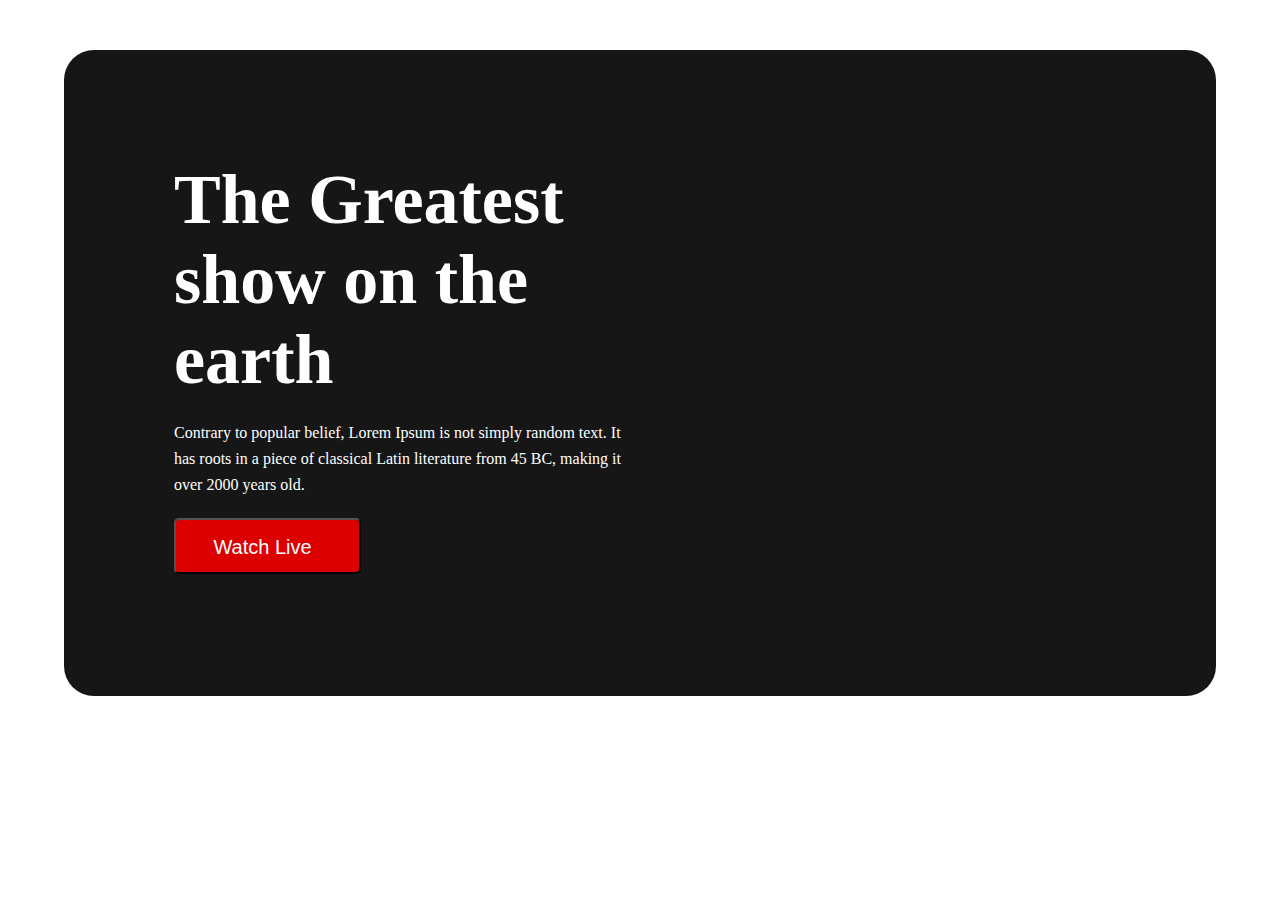
==== index.html @ d4c0bee9 "first commit" ====
<!DOCTYPE html>
<html lang="en">
  <head>
    <meta charset="UTF-8" />
    <meta http-equiv="X-UA-Compatible" content="IE=edge" />
    <meta name="viewport" content="width=device-width, initial-scale=1.0" />
    <!-- favion -->
    <link
      rel="shortcut icon"
      href="./images/favicon.jfif"
      type="image/x-icon"
    />
    <!-- fontawesome -->
    <script
      src="https://kit.fontawesome.com/35c706f737.js"
      crossorigin="anonymous"
    ></script>
    <!-- stylesheet -->
    <link rel="stylesheet" href="./style.css" />
    <title>World Cup</title>
  </head>
  <body>
    <!-- main-sections -->
    <main>
      <!-- top-container -->
      <section class="container">
        <!-- greatest-show -->
        <div class="greatest-show">
          <div class="greatest-article">
            <h1>The Greatest show on the earth</h1>
            <p>
              Contrary to popular belief, Lorem Ipsum is not simply random text.
              It has roots in a piece of classical Latin literature from 45 BC,
              making it over 2000 years old.
            </p>
            <button>
              Watch Live <span><i class="fa-solid fa-angle-right"></i></span>
            </button>
          </div>
          <div class="greatest-image">
            <img src="./assets/Banner Image.png" alt="" />
          </div>
        </div>
      </section>
    </main>
  </body>
</html>
---- style.css ----
/* primary selection */
* {
  margin: 0;
  padding: 0;
}

.container {
  display: flex;
  justify-content: center;
  margin-top: 50px;
}

/*---------------------------
greatest-show (section-001)
---------------------------*/
.greatest-show {
  display: flex;
  width: 90%;
  height: 646px;
  background-color: #161616;
  border-radius: 30px;
}

.greatest-article {
  width: 50%;
  padding: 110px;
  color: #ffffff;
}
.greatest-article h1 {
  font-weight: 700;
  font-size: 70px;
  line-height: 80px;
}
.greatest-article p {
  font-weight: 400;
  font-size: 16px;
  line-height: 26px;
  margin-top: 20px;
}
.greatest-article button {
  padding: 16px 25px;
  width: 187px;
  height: 56px;
  background: #dd0000;
  border-radius: 5px;
  font-weight: 400;
  font-size: 20px;
  line-height: 23px;
  text-align: center;
  color: #ffffff;
  margin-top: 20px;
}
.greatest-article > button > span {
  margin-left: 10px;
}
.greatest-image {
  width: 50%;
}
.greatest-image img {
  height: 646px;
}
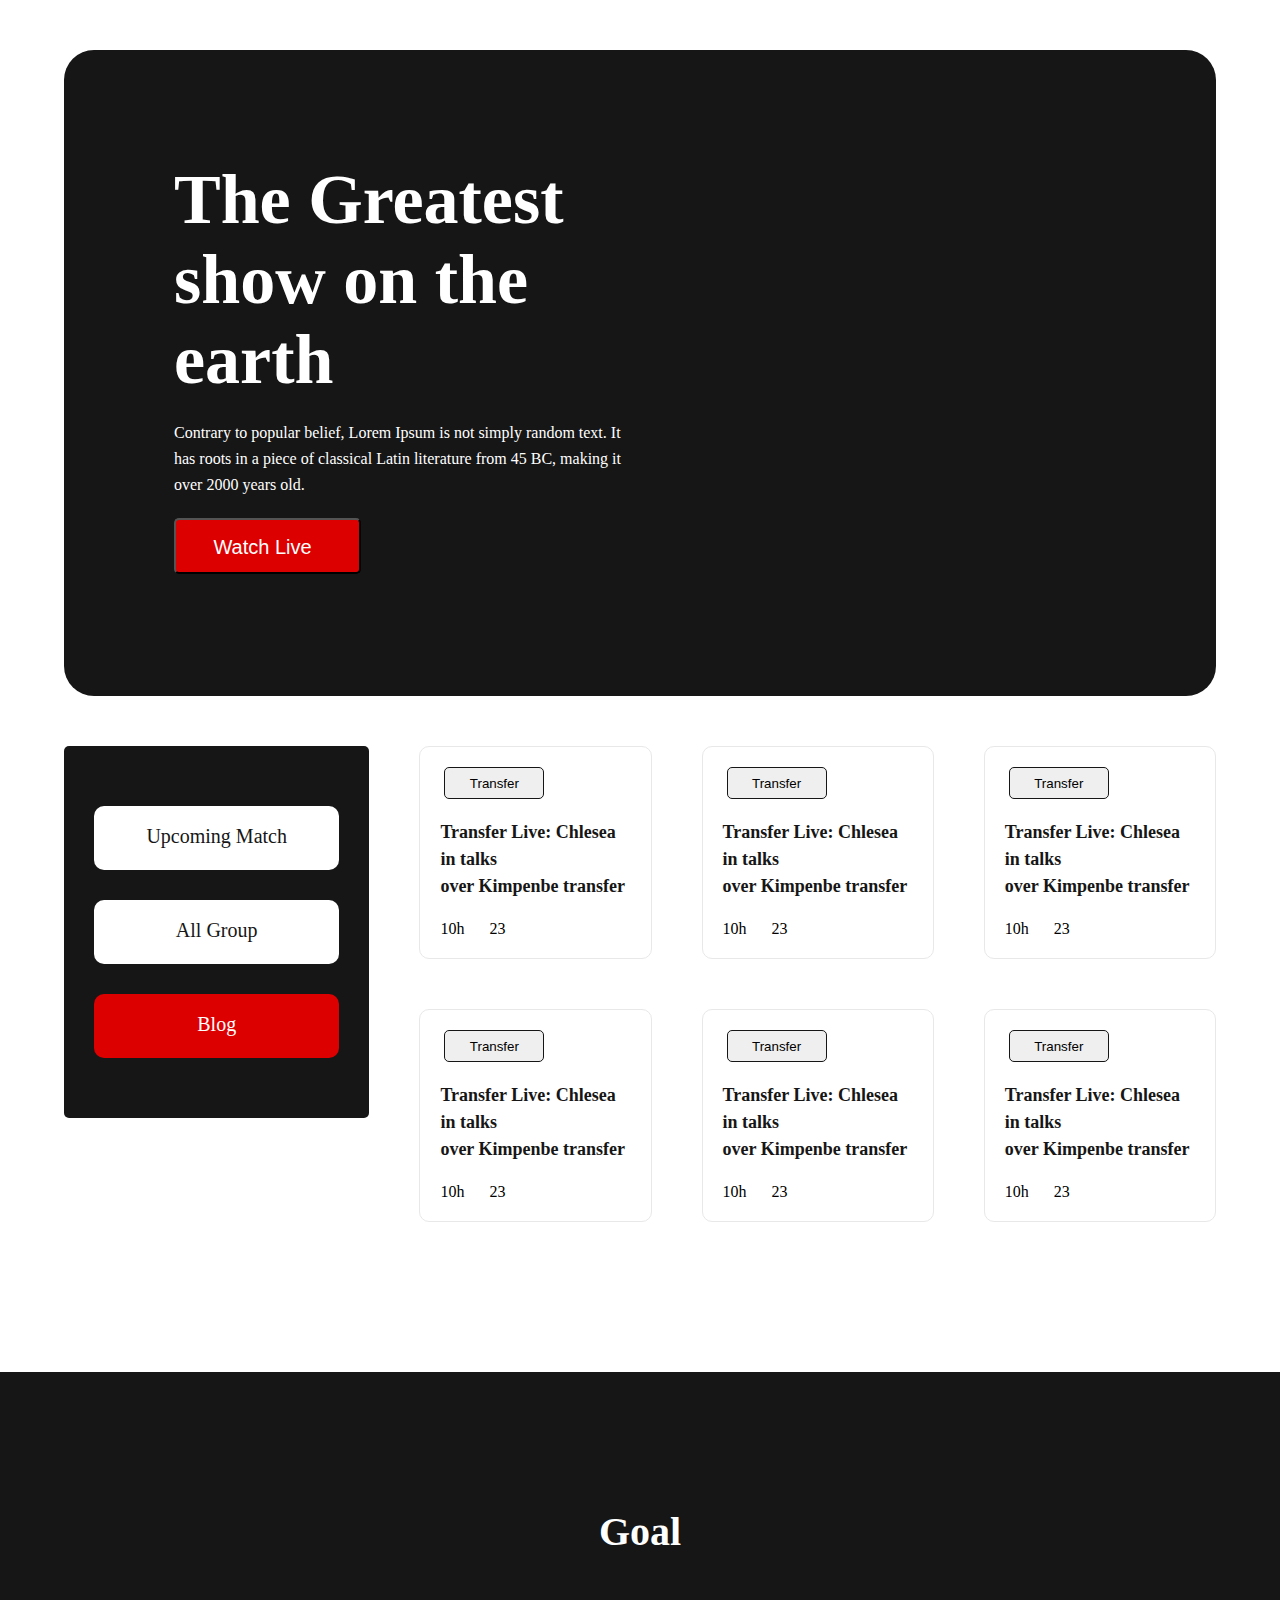
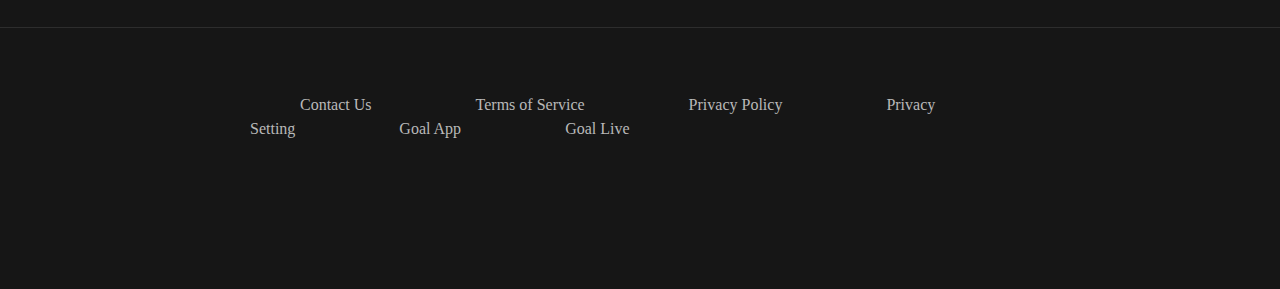
==== commit a8c4091b: "new html file added" ====
--- a/index.html
+++ b/index.html
@@ -22,8 +22,8 @@
   <body>
     <!-- main-sections -->
     <main>
-      <!-- top-container -->
-      <section class="container">
+      <!-- top-container // section= 001 -->
+      <header class="container">
         <!-- greatest-show -->
         <div class="greatest-show">
           <div class="greatest-article">
@@ -34,14 +34,154 @@
               making it over 2000 years old.
             </p>
             <button>
-              Watch Live <span><i class="fa-solid fa-angle-right"></i></span>
+              <a href="">Watch Live</a>
+              <span><i class="fa-solid fa-angle-right"></i></span>
             </button>
           </div>
           <div class="greatest-image">
             <img src="./assets/Banner Image.png" alt="" />
           </div>
         </div>
-      </section>
+      </header>
+      <!-- middle-container // section= 002 -->
+      <article class="container">
+        <div class="newsfeed-sections">
+          <div class="jump-sites">
+            <a href="./upcoming.html">Upcoming Match </a>
+            <a href="">All Group </a>
+            <a id="blog" href="">Blog</a>
+          </div>
+          <div class="news-sites">
+            <div class="news">
+              <img src="./assets/Blog Image.png" alt="" />
+              <button>Transfer</button>
+              <h2>
+                Transfer Live: Chlesea in talks <br />
+                over Kimpenbe transfer
+              </h2>
+              <div class="time__msg">
+                <div>
+                  <i class="fa-solid fa-clock"></i>
+                  <span>10h</span>
+                </div>
+                <div>
+                  <i class="fa-solid fa-comment-dots"></i>
+                  <span>23</span>
+                </div>
+              </div>
+            </div>
+            <div class="news">
+              <img src="./assets/Blog Image.png" alt="" />
+              <button>Transfer</button>
+              <h2>
+                Transfer Live: Chlesea in talks <br />
+                over Kimpenbe transfer
+              </h2>
+              <div class="time__msg">
+                <div>
+                  <i class="fa-solid fa-clock"></i>
+                  <span>10h</span>
+                </div>
+                <div>
+                  <i class="fa-solid fa-comment-dots"></i>
+                  <span>23</span>
+                </div>
+              </div>
+            </div>
+            <div class="news">
+              <img src="./assets/Blog Image.png" alt="" />
+              <button>Transfer</button>
+              <h2>
+                Transfer Live: Chlesea in talks <br />
+                over Kimpenbe transfer
+              </h2>
+              <div class="time__msg">
+                <div>
+                  <i class="fa-solid fa-clock"></i>
+                  <span>10h</span>
+                </div>
+                <div>
+                  <i class="fa-solid fa-comment-dots"></i>
+                  <span>23</span>
+                </div>
+              </div>
+            </div>
+            <div class="news">
+              <img src="./assets/Blog Image.png" alt="" />
+              <button>Transfer</button>
+              <h2>
+                Transfer Live: Chlesea in talks <br />
+                over Kimpenbe transfer
+              </h2>
+              <div class="time__msg">
+                <div>
+                  <i class="fa-solid fa-clock"></i>
+                  <span>10h</span>
+                </div>
+                <div>
+                  <i class="fa-solid fa-comment-dots"></i>
+                  <span>23</span>
+                </div>
+              </div>
+            </div>
+            <div class="news">
+              <img src="./assets/Blog Image.png" alt="" />
+              <button>Transfer</button>
+              <h2>
+                Transfer Live: Chlesea in talks <br />
+                over Kimpenbe transfer
+              </h2>
+              <div class="time__msg">
+                <div>
+                  <i class="fa-solid fa-clock"></i>
+                  <span>10h</span>
+                </div>
+                <div>
+                  <i class="fa-solid fa-comment-dots"></i>
+                  <span>23</span>
+                </div>
+              </div>
+            </div>
+            <div class="news">
+              <img src="./assets/Blog Image.png" alt="" />
+              <button>Transfer</button>
+              <h2>
+                Transfer Live: Chlesea in talks <br />
+                over Kimpenbe transfer
+              </h2>
+              <div class="time__msg">
+                <div>
+                  <i class="fa-solid fa-clock"></i>
+                  <span>10h</span>
+                </div>
+                <div>
+                  <i class="fa-solid fa-comment-dots"></i>
+                  <span>23</span>
+                </div>
+              </div>
+            </div>
+          </div>
+        </div>
+      </article>
     </main>
+    <!-- footer-area -->
+    <footer class="footer-article">
+      <div class="footer-title">
+        <h2>Goal</h2>
+      </div>
+      <div class="footer-info">
+        <a href="">Contact Us </a>
+        <a href="">Terms of Service</a>
+        <a href="">Privacy Policy </a>
+        <a href="">Privacy Setting</a>
+        <a href="">Goal App</a>
+        <a href="">Goal Live</a>
+      </div>
+      <div class="social-media">
+        <i class="fa-brands fa-facebook-square"></i>
+        <i class="fa-brands fa-instagram"></i>
+        <i class="fa-brands fa-twitter-square"></i>
+      </div>
+    </footer>
   </body>
 </html>
--- a/style.css
+++ b/style.css
@@ -9,9 +9,11 @@
   justify-content: center;
   margin-top: 50px;
 }
-
+button {
+  cursor: pointer;
+}
 /*---------------------------
-greatest-show (section-001)
+greatest-show (section-001 // header section)
 ---------------------------*/
 .greatest-show {
   display: flex;
@@ -50,6 +52,11 @@
   color: #ffffff;
   margin-top: 20px;
 }
+
+.greatest-article > button > a {
+  text-decoration: none;
+  color: #ffffff;
+}
 .greatest-article > button > span {
   margin-left: 10px;
 }
@@ -59,3 +66,123 @@
 .greatest-image img {
   height: 646px;
 }
+
+/*-------------------------------
+ middle-container // section= 002
+--------------------------- */
+.newsfeed-sections {
+  display: flex;
+  width: 90%;
+  /* background-color: red; */
+}
+
+.jump-sites {
+  width: 25%;
+  height: 312px;
+  display: flex;
+  flex-direction: column;
+  padding: 30px;
+  background-color: #161616;
+  justify-content: space-evenly;
+  border-radius: 5px;
+  margin-right: 50px;
+}
+
+.jump-sites a {
+  height: 64px;
+  background-color: #ffffff;
+  border-radius: 10px;
+  text-decoration: none;
+  font-weight: 500;
+  font-size: 20px;
+  line-height: 60px;
+  color: #161616;
+  text-align: center;
+}
+#blog {
+  background-color: #dd0000;
+  color: #ffffff;
+}
+.news-sites {
+  display: grid;
+  grid-template-columns: repeat(3, 1fr);
+  row-gap: 50px;
+  column-gap: 50px;
+}
+
+.news {
+  border: 1px solid #e8e8e8;
+  border-radius: 10px;
+}
+.news img {
+  width: 100%;
+}
+
+.news button {
+  width: 100px;
+  height: 32px;
+  margin: 20px;
+  border: 1px solid #161616;
+  border-radius: 5px;
+}
+
+.news h2 {
+  font-weight: 600;
+  font-size: 18px;
+  line-height: 27px;
+  color: #161616;
+  margin: 0 20px;
+}
+.time__msg {
+  display: flex;
+  gap: 25px;
+  margin: 20px;
+}
+
+/* footer-area */
+.footer-article {
+  display: flex;
+  flex-direction: column;
+  align-items: center;
+  background-color: #161616;
+  width: 100%;
+  margin-top: 150px;
+  /* height: 300px; */
+}
+.footer-title {
+  /* height: 100%; */
+  /* background-color: aqua; */
+}
+.footer-title h2 {
+  font-weight: 600;
+  font-size: 40px;
+  line-height: 60px;
+  text-align: center;
+  color: #ffffff;
+  padding: 130px 752px 65px 752px;
+}
+
+.footer-info {
+  border-top: 1px solid #ffffff1a;
+  /* border-top: 5px solid red; */
+  /* height: 100%; */
+  padding: 65px 250px;
+  /* background-color: yellow; */
+}
+.footer-info a {
+  text-decoration: none;
+  font-weight: 500;
+  font-size: 16px;
+  line-height: 24px;
+  color: #b9b9b9;
+  margin: 0 50px;
+}
+.social-media {
+  /* height: 100%; */
+  padding: 0 65px 65px 65px;
+  color: #ffffff;
+  /* background-color: slateblue; */
+}
+.social-media i {
+  margin: 0 20px;
+}
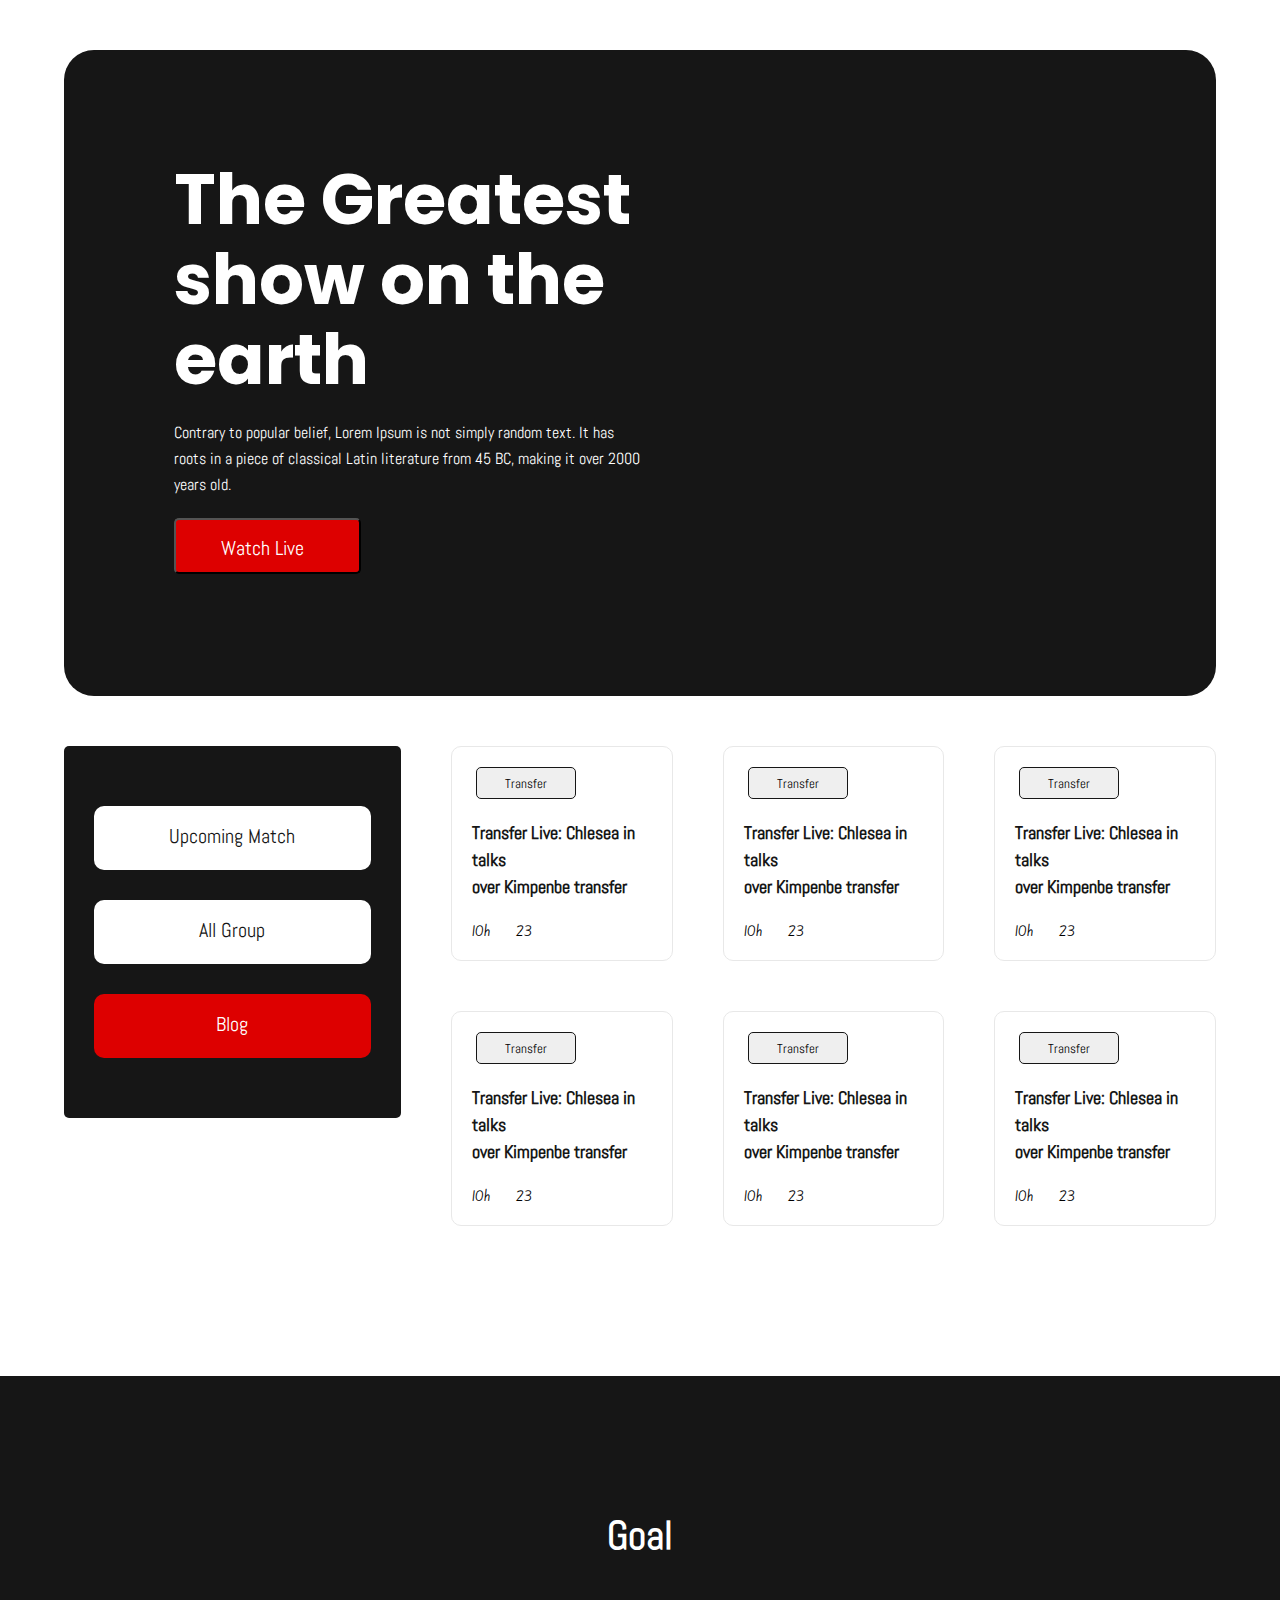
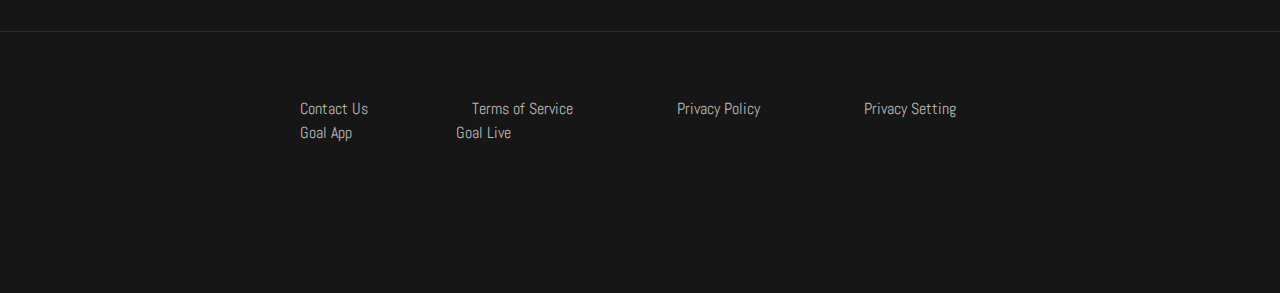
==== commit 48cb348e: "animation added" ====
--- a/index.html
+++ b/index.html
@@ -33,7 +33,7 @@
               It has roots in a piece of classical Latin literature from 45 BC,
               making it over 2000 years old.
             </p>
-            <button>
+            <button class="animated__button">
               <a href="">Watch Live</a>
               <span><i class="fa-solid fa-angle-right"></i></span>
             </button>
--- a/style.css
+++ b/style.css
@@ -1,4 +1,49 @@
-/* primary selection */
+/* google-fonts */
+@import url("https://fonts.googleapis.com/css2?family=Cormorant+SC:wght@500&family=Poppins:wght@500&display=swap");
+@import url("https://fonts.googleapis.com/css2?family=Edu+SA+Beginner&display=swap");
+@import url("https://fonts.googleapis.com/css2?family=Abel&display=swap");
+/* fonts apply on */
+h1 {
+  font-family: "Cormorant SC", serif;
+  font-family: "Poppins", sans-serif;
+}
+span {
+  font-family: "Edu SA Beginner", cursive;
+}
+
+h2,
+p,
+button,
+a {
+  font-family: "Abel", sans-serif;
+}
+
+/*----------------------- 
+animation 
+--------------------------*/
+@keyframes slides {
+  0% {
+    color: #fffaf0;
+  }
+  25% {
+    color: #faebd7;
+  }
+  50% {
+    color: #7fffd4;
+  }
+  75% {
+    color: #24d89c;
+  }
+  100% {
+    color: #04a06c;
+  }
+}
+h1 {
+  animation: slides 1.5s ease-in-out 0.5s infinite alternate;
+}
+/*-----------------------
+ primary selection
+ --------------------- */
 * {
   margin: 0;
   padding: 0;
@@ -60,6 +105,17 @@
 .greatest-article > button > span {
   margin-left: 10px;
 }
+.animated__button:hover {
+  background-color: #26e6a6;
+  display: flex;
+  justify-content: space-between;
+  width: 50%;
+  transition: 1.5s;
+}
+/* .animated__button:hover span {
+  margin-left: 40px;
+} */
+
 .greatest-image {
   width: 50%;
 }
@@ -77,7 +133,7 @@
 }
 
 .jump-sites {
-  width: 25%;
+  width: 300px;
   height: 312px;
   display: flex;
   flex-direction: column;
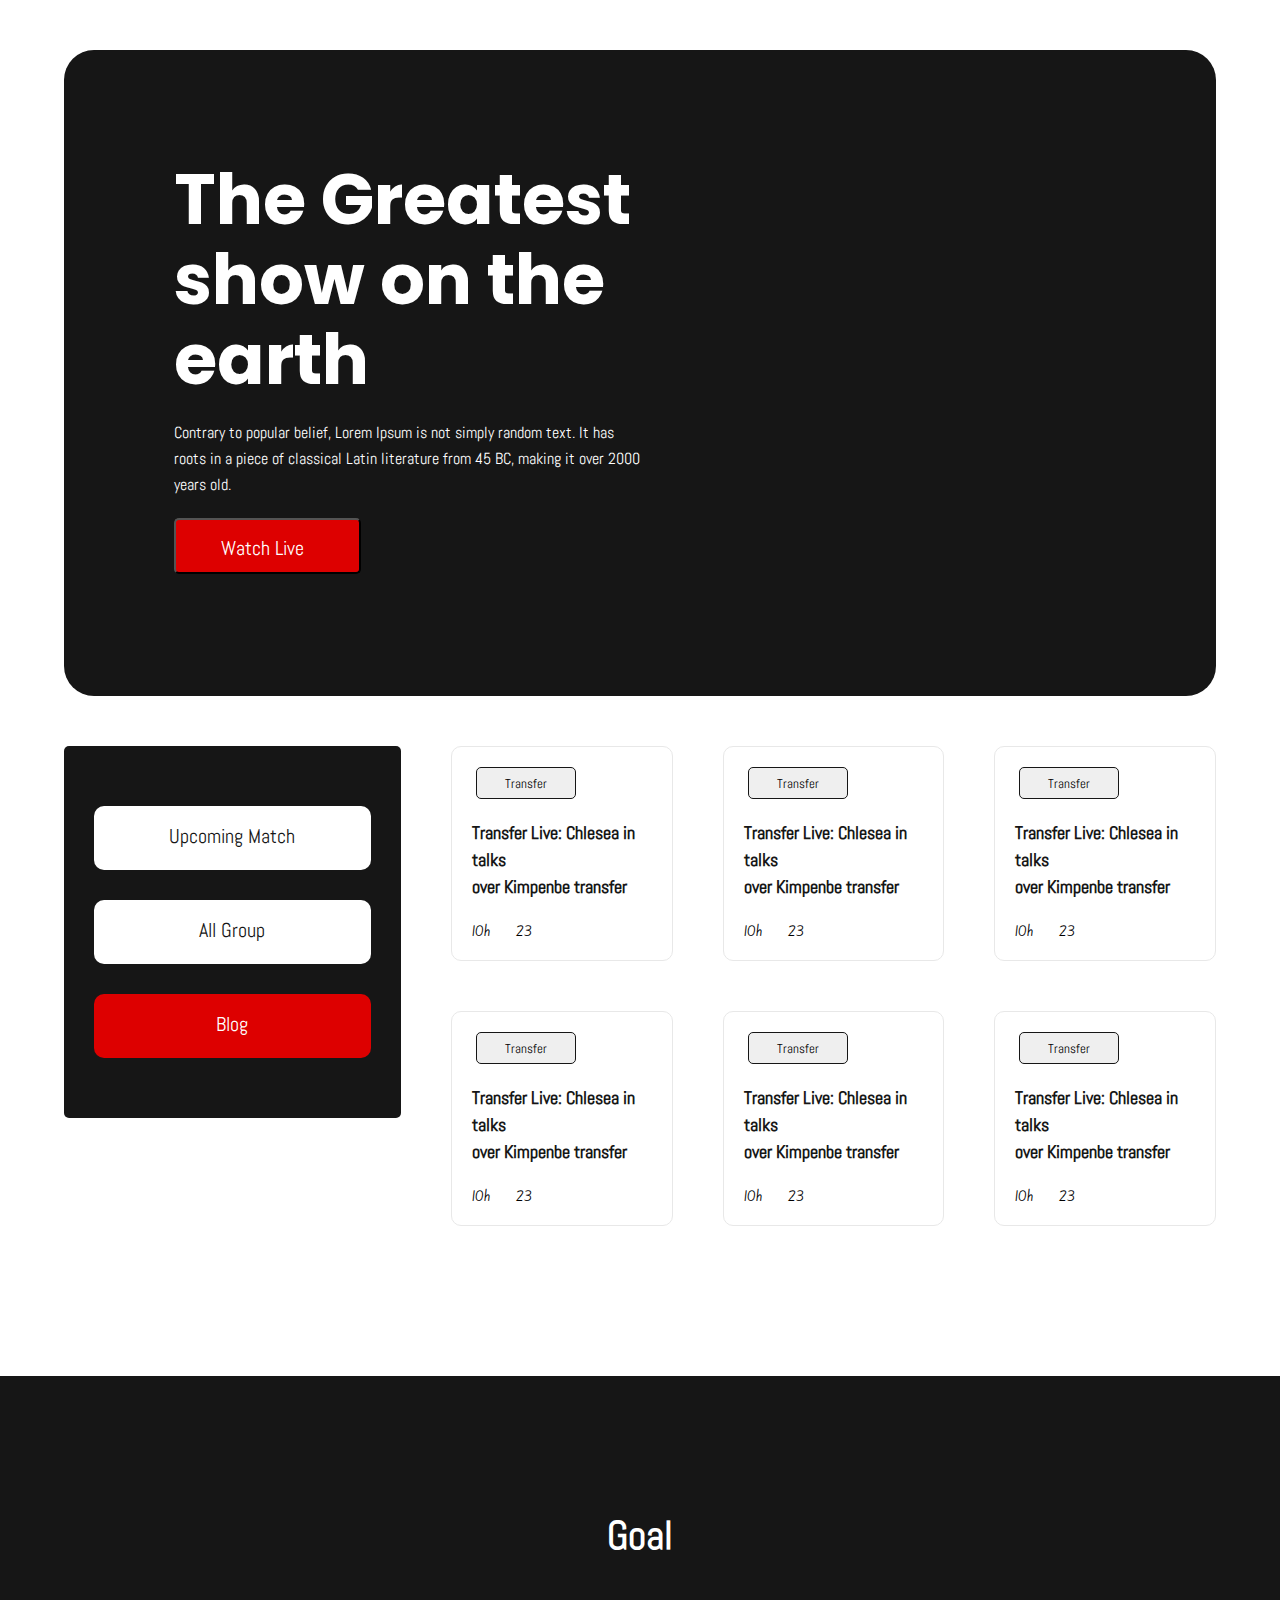
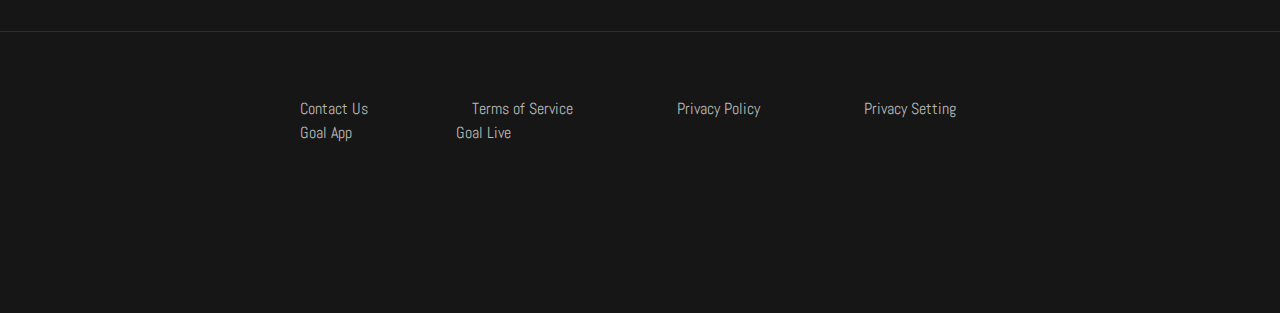
==== commit 26ca5cff: "social link linked" ====
--- a/index.html
+++ b/index.html
@@ -178,9 +178,15 @@
         <a href="">Goal Live</a>
       </div>
       <div class="social-media">
-        <i class="fa-brands fa-facebook-square"></i>
-        <i class="fa-brands fa-instagram"></i>
-        <i class="fa-brands fa-twitter-square"></i>
+        <a target="_blank" href="https://www.facebook.com/"
+          ><i class="fa-brands fa-facebook-square"></i
+        ></a>
+        <a target="_blank" href="https://www.instagram.com/"
+          ><i class="fa-brands fa-instagram"></i
+        ></a>
+        <a target="_blank" href="https://twitter.com/"
+          ><i class="fa-brands fa-twitter-square"></i
+        ></a>
       </div>
     </footer>
   </body>
--- a/style.css
+++ b/style.css
@@ -39,7 +39,7 @@
   }
 }
 h1 {
-  animation: slides 1.5s ease-in-out 0.5s infinite alternate;
+  animation: slides 2s ease-in-out 0.5s infinite alternate;
 }
 /*-----------------------
  primary selection
@@ -241,4 +241,9 @@
 }
 .social-media i {
   margin: 0 20px;
-}
+  font-size: 30px;
+}
+.social-media a {
+  color: white;
+  text-decoration: none;
+}
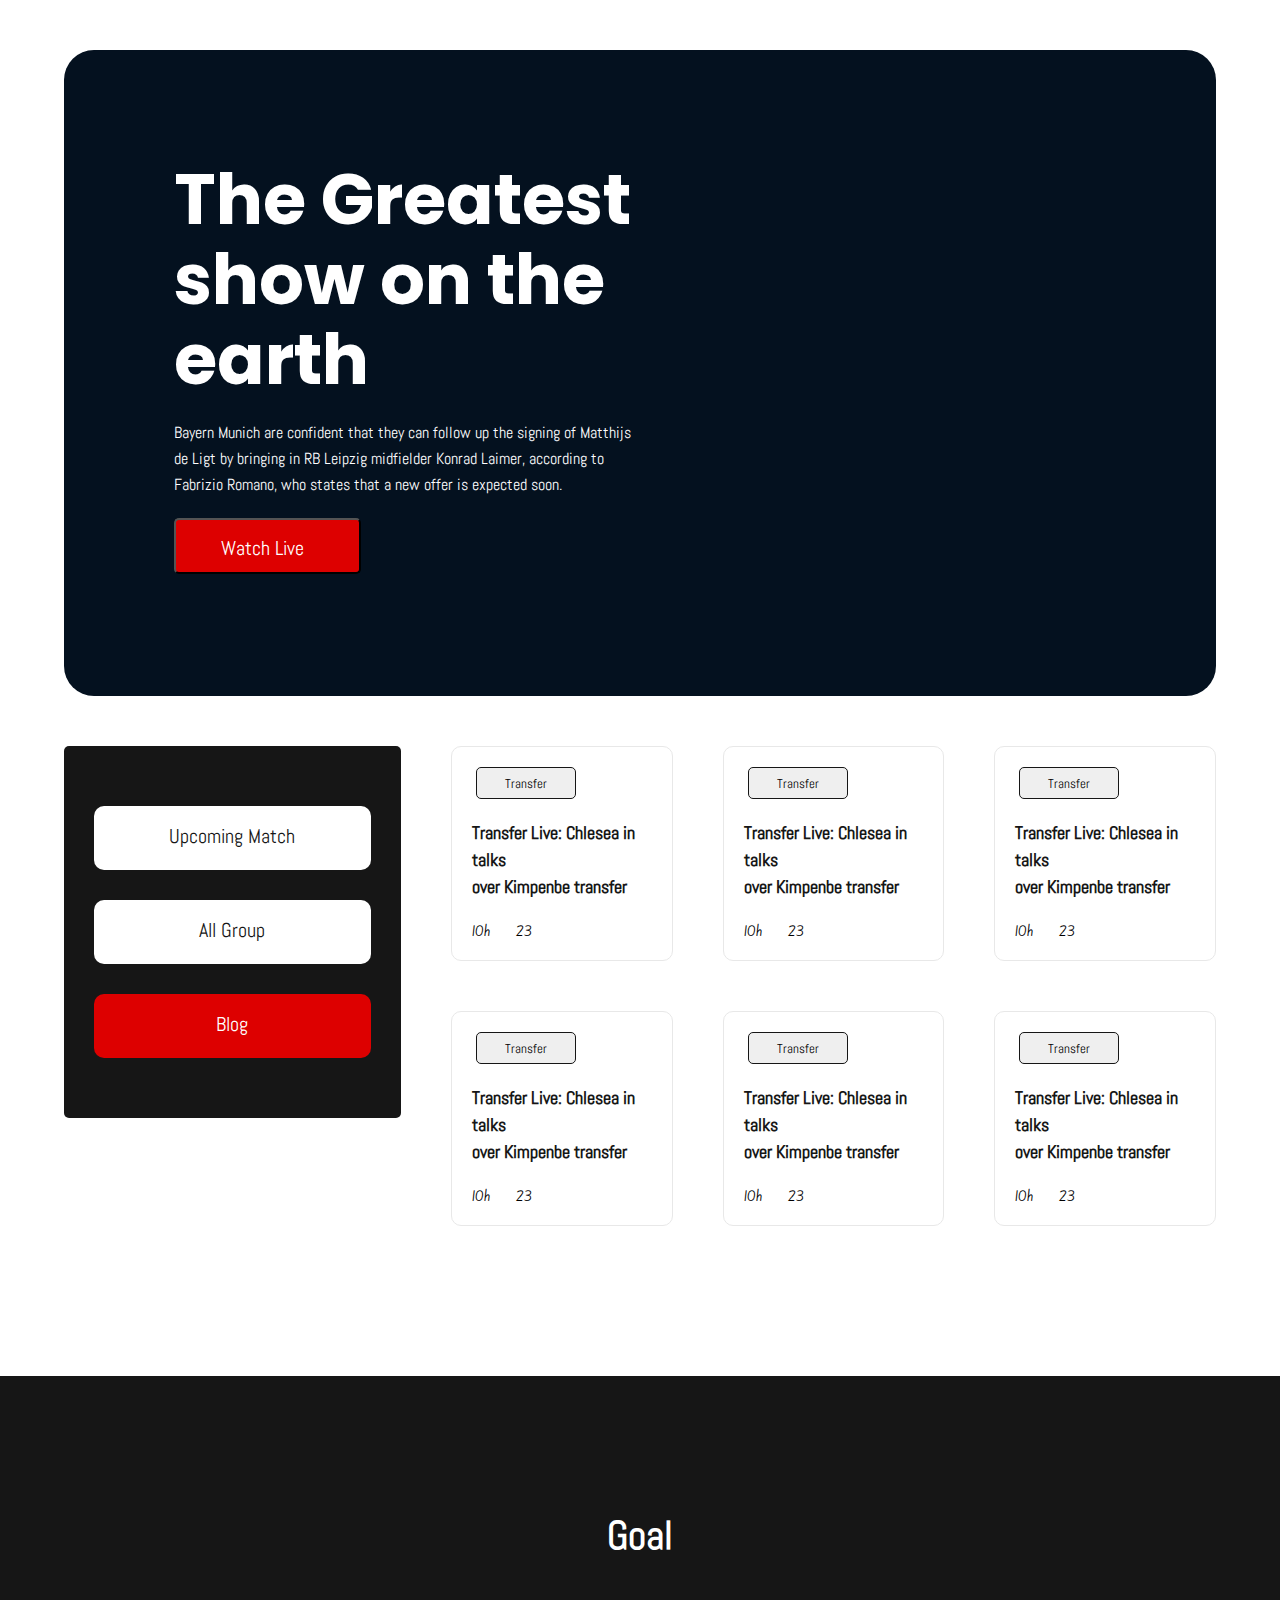
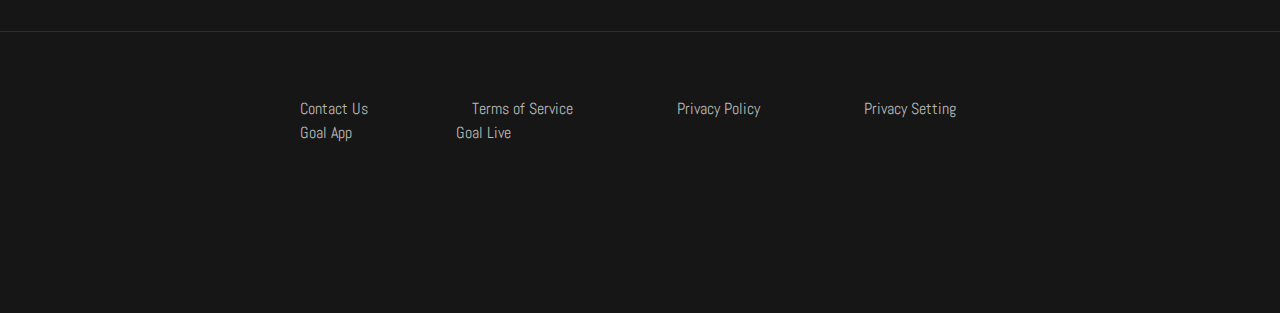
==== commit ea644983: "hover remove of responsiveness" ====
--- a/index.html
+++ b/index.html
@@ -29,9 +29,10 @@
           <div class="greatest-article">
             <h1>The Greatest show on the earth</h1>
             <p>
-              Contrary to popular belief, Lorem Ipsum is not simply random text.
-              It has roots in a piece of classical Latin literature from 45 BC,
-              making it over 2000 years old.
+              Bayern Munich are confident that they can follow up the signing of
+              Matthijs de Ligt by bringing in RB Leipzig midfielder Konrad
+              Laimer, according to Fabrizio Romano, who states that a new offer
+              is expected soon.
             </p>
             <button class="animated__button">
               <a href="">Watch Live</a>
--- a/style.css
+++ b/style.css
@@ -64,7 +64,7 @@
   display: flex;
   width: 90%;
   height: 646px;
-  background-color: #161616;
+  background-color: #04111f;
   border-radius: 30px;
 }
 
@@ -247,3 +247,157 @@
   color: white;
   text-decoration: none;
 }
+
+/*--------------------------- 
+responsiveness
+-------------------------- */
+/* for mobile devices */
+@media only screen and (max-width: 576px) {
+  /* header-area */
+  .greatest-show {
+    /* display: none; */
+    display: flex;
+    flex-direction: column;
+    justify-content: center;
+    align-items: center;
+    /* gap: 50px; */
+    width: 90%;
+    height: 100%;
+  }
+  .animated__button:hover {
+    display: none;
+  }
+  .greatest-article {
+    display: flex;
+    flex-direction: column;
+    align-items: center;
+    /* width: 100%; */
+    /* height: 100%; */
+    text-align: center;
+    padding: 0;
+  }
+  .greatest-article h1 {
+    margin-top: 50px;
+    font-size: 35px;
+    line-height: 1;
+  }
+  .greatest-image img {
+    width: 100%;
+    height: 100%;
+  }
+  /* newsfeed-sections-area */
+  .newsfeed-sections {
+    /* display: none; */
+    display: flex;
+    flex-direction: column;
+  }
+  .jump-sites {
+    display: flex;
+    flex-direction: column;
+    justify-content: center;
+    padding: 0;
+    margin: 0;
+    width: 100%;
+    height: 100%;
+    background-color: #fff;
+  }
+  .jump-sites a {
+    padding: 10px 5px;
+    width: 100%;
+    margin: 20px 0;
+    border: 1px solid #d6d1d1;
+  }
+  .news-sites {
+    display: grid;
+    grid-template-columns: repeat(1, 1fr);
+    row-gap: 50px;
+  }
+  /* footer-area */
+  .footer-article {
+    /* background-color: #fff; */
+    /* display: none; */
+    /* width: 100%; */
+    /* height: 100vh; */
+    display: flex;
+    flex-direction: column;
+  }
+  .footer-title h2 {
+    padding: 0;
+    margin: 50px 0;
+    /* width: 100%; */
+  }
+  .footer-info {
+    /* width: 100%; */
+    padding: 30px;
+    /* height: 100%; */
+    display: flex;
+    flex-direction: column;
+    align-items: center;
+    row-gap: 50px;
+  }
+}
+
+/* for tablet devices */
+@media only screen and (min-width: 577px) and (max-width: 992px) {
+  /* header-area */
+  .greatest-show {
+    /* display: none; */
+    display: flex;
+    justify-content: space-between;
+    align-items: center;
+    /* width: 90%; */
+    /* height: 100%; */
+  }
+  .animated__button:hover {
+    display: none;
+  }
+  .greatest-image img {
+    width: 100%;
+    /* height: 100%; */
+  }
+  /* newsfeed-sections-area */
+  .newsfeed-sections {
+    /* display: none; */
+    display: flex;
+    flex-direction: column;
+  }
+  .jump-sites {
+    display: flex;
+    flex-direction: row;
+    justify-content: space-between;
+    padding: 0;
+    margin: 0;
+    width: 100%;
+    height: 100%;
+    background-color: #fff;
+  }
+  .jump-sites a {
+    padding: 10px 5px;
+    width: 33.3333333%;
+    margin: 20px 10px;
+    border: 1px solid #d6d1d1;
+  }
+  .news-sites {
+    display: grid;
+    grid-template-columns: repeat(2, 1fr);
+    row-gap: 50px;
+    column-gap: 50px;
+  }
+  /* footer-area */
+  .footer-article {
+    /* background-color: #fff; */
+    /* display: none; */
+    width: 100%;
+    /* height: 100vh; */
+  }
+  .footer-title h2 {
+    padding: 0;
+    margin-top: 50px;
+    width: 100%;
+  }
+  .footer-info {
+    width: 100%;
+    padding: 0;
+    /* height: 100%; */
+  }
+}
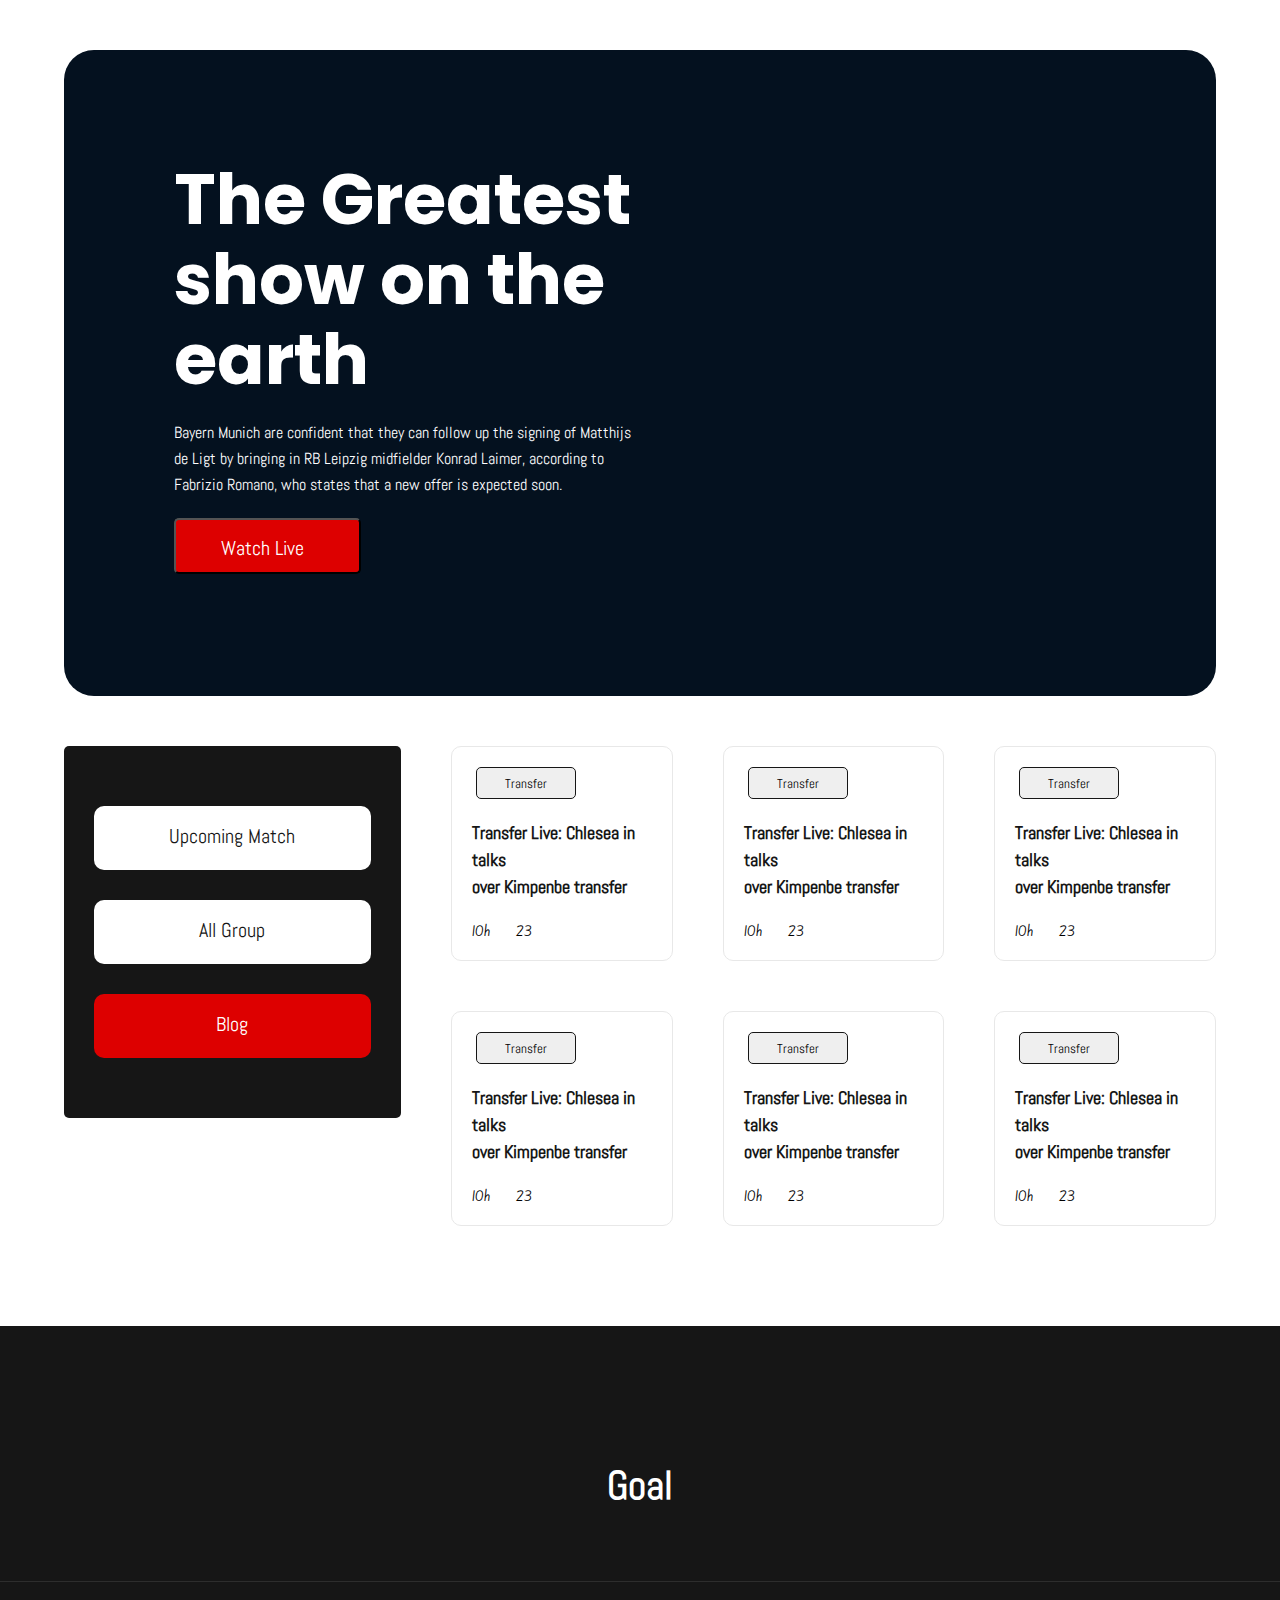
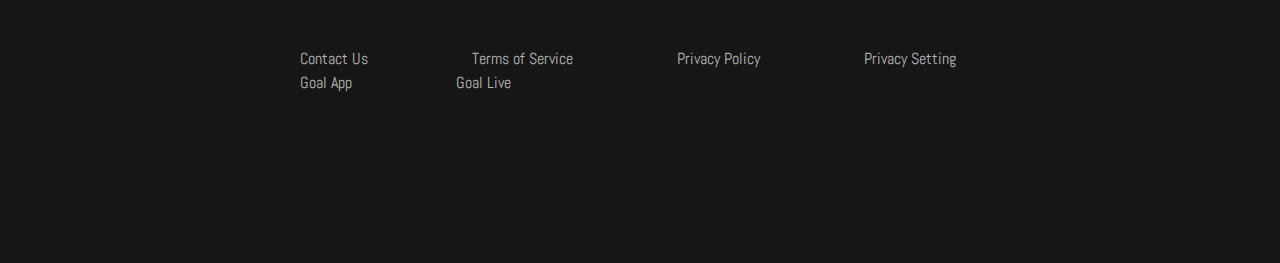
==== commit 706daf64: "all checking" ====
--- a/index.html
+++ b/index.html
@@ -4,7 +4,7 @@
     <meta charset="UTF-8" />
     <meta http-equiv="X-UA-Compatible" content="IE=edge" />
     <meta name="viewport" content="width=device-width, initial-scale=1.0" />
-    <!-- favion -->
+    <!-- favicon -->
     <link
       rel="shortcut icon"
       href="./images/favicon.jfif"
@@ -22,7 +22,7 @@
   <body>
     <!-- main-sections -->
     <main>
-      <!-- top-container // section= 001 -->
+      <!-- top-container // header section // section= 001 -->
       <header class="container">
         <!-- greatest-show -->
         <div class="greatest-show">
@@ -44,7 +44,7 @@
           </div>
         </div>
       </header>
-      <!-- middle-container // section= 002 -->
+      <!-- middle-container // article area // section= 002 -->
       <article class="container">
         <div class="newsfeed-sections">
           <div class="jump-sites">
@@ -165,6 +165,8 @@
         </div>
       </article>
     </main>
+    <!-- this only for tablet view section-->
+    <button id="tablet-view">View All</button>
     <!-- footer-area -->
     <footer class="footer-article">
       <div class="footer-title">
--- a/style.css
+++ b/style.css
@@ -1,4 +1,4 @@
-/* google-fonts */
+/* google-fonts-links */
 @import url("https://fonts.googleapis.com/css2?family=Cormorant+SC:wght@500&family=Poppins:wght@500&display=swap");
 @import url("https://fonts.googleapis.com/css2?family=Edu+SA+Beginner&display=swap");
 @import url("https://fonts.googleapis.com/css2?family=Abel&display=swap");
@@ -18,9 +18,11 @@
   font-family: "Abel", sans-serif;
 }
 
-/*----------------------- 
-animation 
---------------------------*/
+/*.......................................
+....................................... 
+///////////////Animation////////////// 
+....................................
+..................................*/
 @keyframes slides {
   0% {
     color: #fffaf0;
@@ -41,9 +43,13 @@
 h1 {
   animation: slides 2s ease-in-out 0.5s infinite alternate;
 }
-/*-----------------------
- primary selection
- --------------------- */
+
+/*............................................
+............................................
+/////////////primary selection//////////// 
+........................................
+.....................................*/
+
 * {
   margin: 0;
   padding: 0;
@@ -57,9 +63,9 @@
 button {
   cursor: pointer;
 }
-/*---------------------------
-greatest-show (section-001 // header section)
----------------------------*/
+/*_______________________________________________________________________________
+------------------greatest-show (section-001 // header section)-----------------
+______________________________________________________________________________*/
 .greatest-show {
   display: flex;
   width: 90%;
@@ -112,9 +118,6 @@
   width: 50%;
   transition: 1.5s;
 }
-/* .animated__button:hover span {
-  margin-left: 40px;
-} */
 
 .greatest-image {
   width: 50%;
@@ -123,13 +126,12 @@
   height: 646px;
 }
 
-/*-------------------------------
- middle-container // section= 002
---------------------------- */
+/*_______________________________________________________________________________
+---------------------------middle-container // section= 002---------------------
+______________________________________________________________________________*/
 .newsfeed-sections {
   display: flex;
   width: 90%;
-  /* background-color: red; */
 }
 
 .jump-sites {
@@ -195,20 +197,35 @@
   margin: 20px;
 }
 
-/* footer-area */
+/*_______________________________________________________________________________
+-------------------------this only for tablet view sections---------------------
+______________________________________________________________________________*/
+#tablet-view {
+  display: none;
+  padding: 25px 0;
+  width: 25%;
+  background: #dd0000;
+  border: 1px solid #dd0000;
+  border-radius: 8px;
+  font-weight: 400;
+  font-size: 30px;
+  line-height: 23px;
+  color: #ffffff;
+  margin: 60px 0 0 310px;
+}
+
+/*_______________________________________________________________________________
+----------------------------------footer-area-----------------------------------
+______________________________________________________________________________*/
 .footer-article {
   display: flex;
   flex-direction: column;
   align-items: center;
   background-color: #161616;
   width: 100%;
-  margin-top: 150px;
-  /* height: 300px; */
-}
-.footer-title {
-  /* height: 100%; */
-  /* background-color: aqua; */
-}
+  margin-top: 100px;
+}
+
 .footer-title h2 {
   font-weight: 600;
   font-size: 40px;
@@ -220,10 +237,7 @@
 
 .footer-info {
   border-top: 1px solid #ffffff1a;
-  /* border-top: 5px solid red; */
-  /* height: 100%; */
   padding: 65px 250px;
-  /* background-color: yellow; */
 }
 .footer-info a {
   text-decoration: none;
@@ -234,10 +248,8 @@
   margin: 0 50px;
 }
 .social-media {
-  /* height: 100%; */
   padding: 0 65px 65px 65px;
   color: #ffffff;
-  /* background-color: slateblue; */
 }
 .social-media i {
   margin: 0 20px;
@@ -248,31 +260,25 @@
   text-decoration: none;
 }
 
-/*--------------------------- 
-responsiveness
--------------------------- */
-/* for mobile devices */
+/*++++++++++++++++++++++++++++++++++++++++++++++++++++++++ 
+-------------------Responsiveness-----------------------
++++++++++++++++++++++++++++++++++++++++++++++++++++++*/
+
+/* For mobile devices */
 @media only screen and (max-width: 576px) {
   /* header-area */
   .greatest-show {
-    /* display: none; */
     display: flex;
     flex-direction: column;
     justify-content: center;
     align-items: center;
-    /* gap: 50px; */
     width: 90%;
     height: 100%;
   }
-  .animated__button:hover {
-    display: none;
-  }
   .greatest-article {
     display: flex;
     flex-direction: column;
     align-items: center;
-    /* width: 100%; */
-    /* height: 100%; */
     text-align: center;
     padding: 0;
   }
@@ -287,7 +293,6 @@
   }
   /* newsfeed-sections-area */
   .newsfeed-sections {
-    /* display: none; */
     display: flex;
     flex-direction: column;
   }
@@ -312,24 +317,18 @@
     grid-template-columns: repeat(1, 1fr);
     row-gap: 50px;
   }
+
   /* footer-area */
   .footer-article {
-    /* background-color: #fff; */
-    /* display: none; */
-    /* width: 100%; */
-    /* height: 100vh; */
     display: flex;
     flex-direction: column;
   }
   .footer-title h2 {
     padding: 0;
     margin: 50px 0;
-    /* width: 100%; */
   }
   .footer-info {
-    /* width: 100%; */
     padding: 30px;
-    /* height: 100%; */
     display: flex;
     flex-direction: column;
     align-items: center;
@@ -337,27 +336,19 @@
   }
 }
 
-/* for tablet devices */
+/* For tablet devices */
 @media only screen and (min-width: 577px) and (max-width: 992px) {
   /* header-area */
   .greatest-show {
-    /* display: none; */
     display: flex;
     justify-content: space-between;
     align-items: center;
-    /* width: 90%; */
-    /* height: 100%; */
-  }
-  .animated__button:hover {
-    display: none;
   }
   .greatest-image img {
     width: 100%;
-    /* height: 100%; */
   }
   /* newsfeed-sections-area */
   .newsfeed-sections {
-    /* display: none; */
     display: flex;
     flex-direction: column;
   }
@@ -383,12 +374,14 @@
     row-gap: 50px;
     column-gap: 50px;
   }
+
+  /* for table view section */
+  #tablet-view {
+    display: inline;
+  }
   /* footer-area */
   .footer-article {
-    /* background-color: #fff; */
-    /* display: none; */
-    width: 100%;
-    /* height: 100vh; */
+    width: 100%;
   }
   .footer-title h2 {
     padding: 0;
@@ -398,6 +391,5 @@
   .footer-info {
     width: 100%;
     padding: 0;
-    /* height: 100%; */
-  }
-}
+  }
+}
